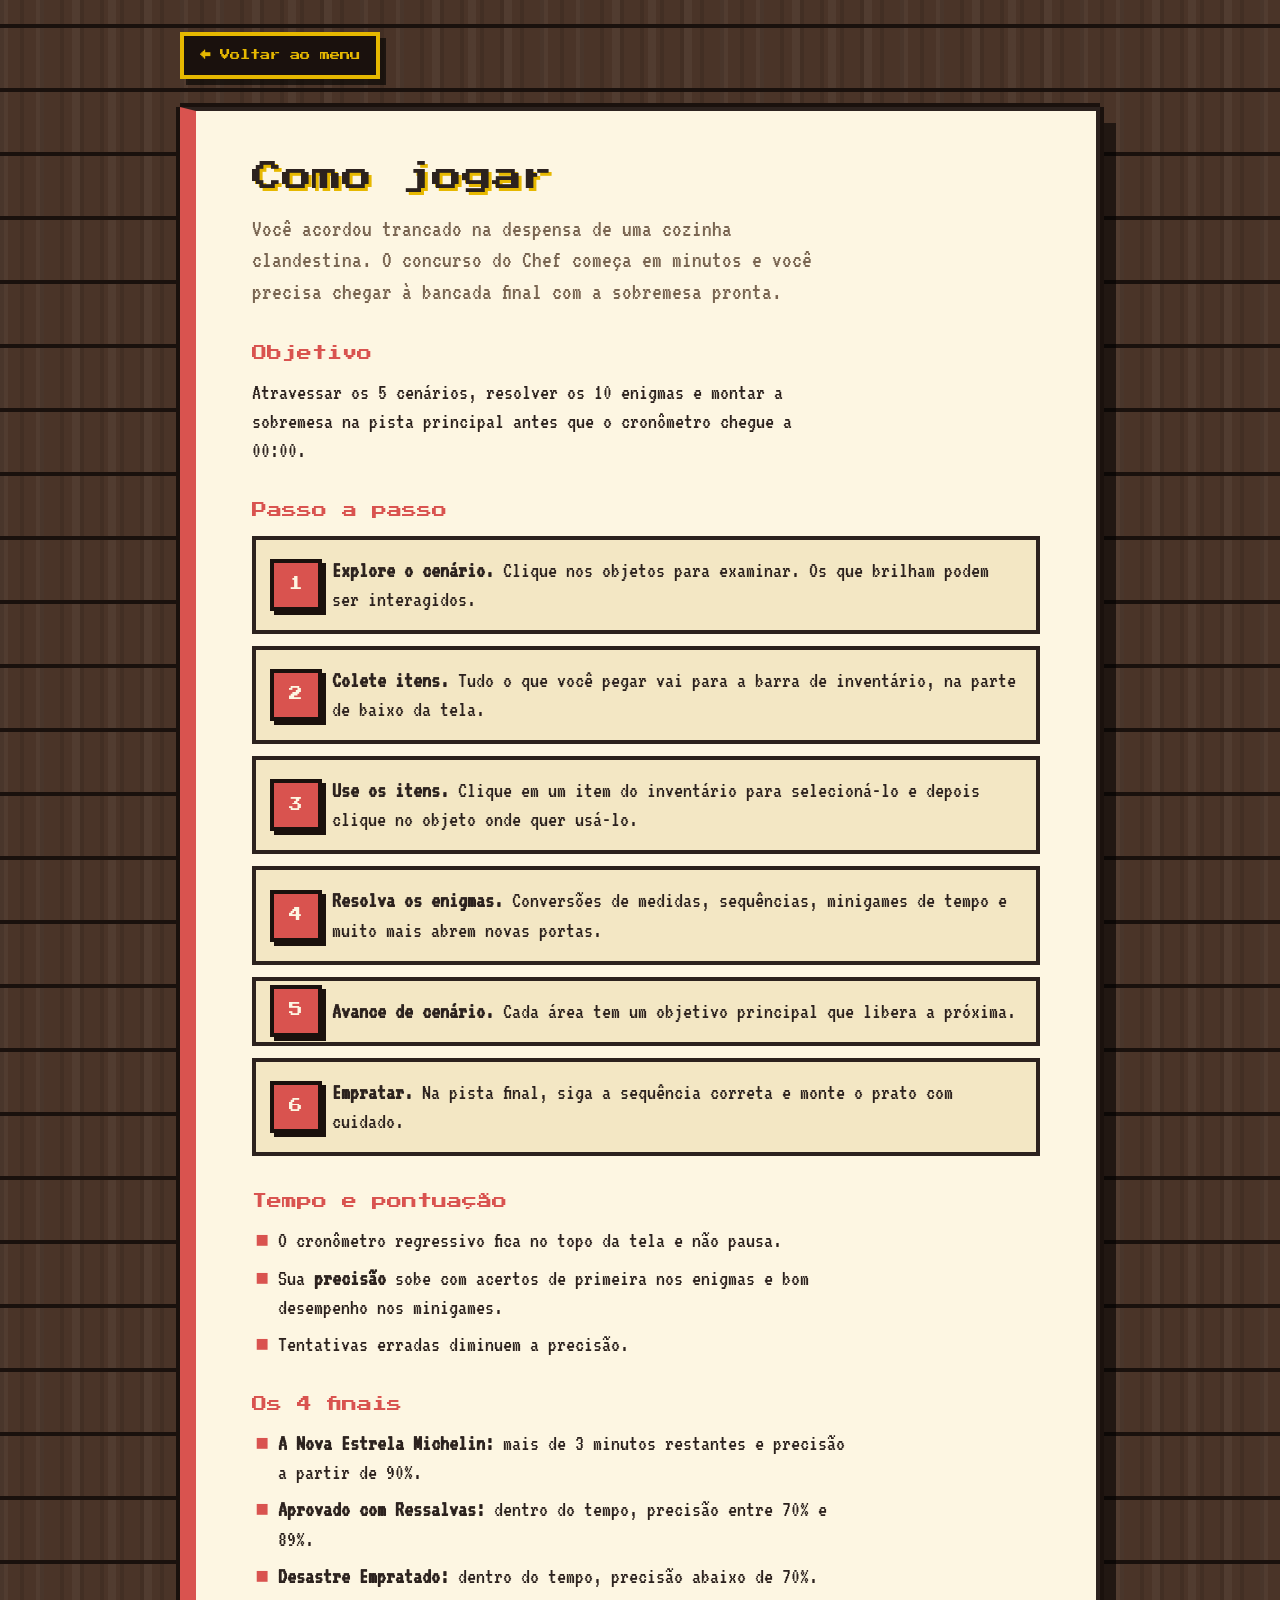
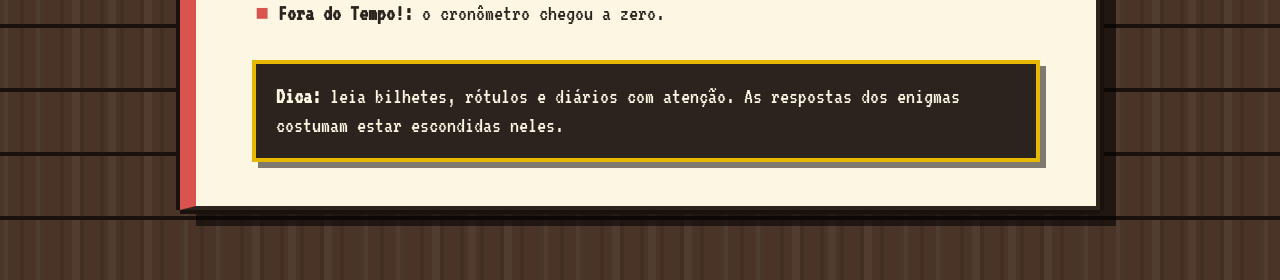
==== como-jogar.html @ 301e7181 "alteração 8" ====
<!doctype html>
<html lang="pt-BR">
  <head>
    <meta charset="UTF-8" />
    <meta name="viewport" content="width=device-width, initial-scale=1" />
    <link rel="stylesheet" href="/css/comojogarcss.css" />
    <title>Como jogar · O Mistério da Cozinha Clandestina</title>
  </head>
  <body class="interna">
    <div class="topo">
      <a class="voltar" href="index.html">← Voltar ao menu</a>
    </div>
    <main class="folha">
      <h1>Como jogar</h1>
      <p class="intro">
        Você acordou trancado na despensa de uma cozinha clandestina. O concurso
        do Chef começa em minutos e você precisa chegar à bancada final com a
        sobremesa pronta.
      </p>

      <h2>Objetivo</h2>
      <p>
        Atravessar os 5 cenários, resolver os 10 enigmas e montar a sobremesa na
        pista principal antes que o cronômetro chegue a 00:00.
      </p>

      <h2>Passo a passo</h2>
      <ol class="passos">
        <li>
          <strong>Explore o cenário.</strong> Clique nos objetos para examinar.
          Os que brilham podem ser interagidos.
        </li>
        <li>
          <strong>Colete itens.</strong> Tudo o que você pegar vai para a barra
          de inventário, na parte de baixo da tela.
        </li>
        <li>
          <strong>Use os itens.</strong> Clique em um item do inventário para
          selecioná-lo e depois clique no objeto onde quer usá-lo.
        </li>
        <li>
          <strong>Resolva os enigmas.</strong> Conversões de medidas,
          sequências, minigames de tempo e muito mais abrem novas portas.
        </li>
        <li>
          <strong>Avance de cenário.</strong> Cada área tem um objetivo
          principal que libera a próxima.
        </li>
        <li>
          <strong>Empratar.</strong> Na pista final, siga a sequência correta e
          monte o prato com cuidado.
        </li>
      </ol>

      <h2>Tempo e pontuação</h2>
      <ul>
        <li>O cronômetro regressivo fica no topo da tela e não pausa.</li>
        <li>
          Sua <strong>precisão</strong> sobe com acertos de primeira nos enigmas
          e bom desempenho nos minigames.
        </li>
        <li>Tentativas erradas diminuem a precisão.</li>
      </ul>

      <h2>Os 4 finais</h2>
      <ul>
        <li>
          <strong>A Nova Estrela Michelin:</strong> mais de 3 minutos restantes
          e precisão a partir de 90%.
        </li>
        <li>
          <strong>Aprovado com Ressalvas:</strong> dentro do tempo, precisão
          entre 70% e 89%.
        </li>
        <li>
          <strong>Desastre Empratado:</strong> dentro do tempo, precisão abaixo
          de 70%.
        </li>
        <li><strong>Fora do Tempo!:</strong> o cronômetro chegou a zero.</li>
      </ul>

      <p class="dica">
        <strong>Dica:</strong> leia bilhetes, rótulos e diários com atenção. As
        respostas dos enigmas costumam estar escondidas neles.
      </p>
    </main>
  </body>
</html>
---- css/comojogarcss.css ----
@import url("https://fonts.googleapis.com/css2?family=Press+Start+2P&family=VT323&display=swap");

      :root {
        --escuro: #1a110d;
        --madeira: #4a3428;
        --madeira-escura: #2c221e;
        --papel: #fdf6e2;
        --tinta: #2c221e;
        --tomate: #d9534f;
        --latao: #e6b800;
        --suave: #7a6652;
        --titulo: "Press Start 2P", monospace;
        --texto: "VT323", monospace;
      }
      
      * {
        box-sizing: border-box;
        margin: 0;
        padding: 0;
      }
      body {
        min-height: 100vh;
        background-color: var(--madeira);
        background-image:
          repeating-linear-gradient(
            0deg,
            transparent 0 60px,
            var(--escuro) 60px 64px
          ),
          repeating-linear-gradient(
            90deg,
            rgba(0, 0, 0, 0.1) 0 4px,
            transparent 4px 20px
          ),
          repeating-linear-gradient(
            90deg,
            rgba(255, 255, 255, 0.04) 0 8px,
            transparent 8px 36px
          );
        color: var(--papel);
        font-family: var(--texto);
        font-size: 1.4rem;
        line-height: 1.3;
        image-rendering: pixelated;
      }
      a {
        color: inherit;
      }
      :focus-visible {
        outline: 4px solid var(--latao);
        outline-offset: 4px;
      }

      .interna {
        padding: 32px 16px 70px;
      }
      .topo {
        width: min(920px, 100%);
        margin: 0 auto 28px;
      }

      .voltar {
        display: inline-block;
        padding: 12px 16px;
        background: var(--escuro);
        border: 4px solid var(--latao);
        color: var(--latao);
        text-decoration: none;
        font-family: var(--titulo);
        font-size: 0.65rem;
        line-height: 1.4;
        box-shadow: 6px 6px 0 0 rgba(0, 0, 0, 0.6);
      }
      .voltar:hover {
        background: var(--latao);
        color: var(--escuro);
      }
      .voltar:active {
        transform: translate(4px, 4px);
        box-shadow: none;
      }

      .folha {
        width: min(920px, 100%);
        margin: 0 auto;
        background: var(--papel);
        color: var(--tinta);
        padding: 44px clamp(20px, 5vw, 56px);
        border: 4px solid var(--madeira-escura);
        border-left: 16px solid var(--tomate);
        box-shadow:
          0 -4px 0 0 var(--escuro),
          0 4px 0 0 var(--escuro),
          -4px 0 0 0 var(--escuro),
          4px 0 0 0 var(--escuro),
          16px 16px 0 0 rgba(0, 0, 0, 0.55);
      }
      .folha h1 {
        font-family: var(--titulo);
        font-weight: 400;
        font-size: clamp(1.2rem, 4.5vw, 1.9rem);
        line-height: 1.5;
        margin-bottom: 14px;
        text-shadow: 3px 3px 0 var(--latao);
      }
      .folha .intro {
        color: var(--suave);
        margin-bottom: 32px;
        max-width: 60ch;
        font-size: 1.5rem;
      }
      .folha h2 {
        font-family: var(--titulo);
        font-weight: 400;
        font-size: 0.95rem;
        line-height: 1.6;
        margin: 34px 0 12px;
        color: var(--tomate);
      }
      .folha p,
      .folha li {
        max-width: 64ch;
      }
      .folha ul,
      .folha ol {
        padding-left: 26px;
        margin-top: 8px;
      }
      .folha li + li {
        margin-top: 8px;
      }
      .folha ul li::marker {
        content: "■ ";
        color: var(--tomate);
      }

      .passos {
        list-style: none;
        padding: 0 !important;
        counter-reset: passo;
      }
      .passos li {
        counter-increment: passo;
        position: relative;
        padding: 16px 16px 16px 76px;
        background: #f3e7c4;
        border: 4px solid var(--madeira-escura);
        max-width: none;
      }
      .passos li + li {
        margin-top: 12px;
      }
      .passos li::before {
        content: counter(passo);
        position: absolute;
        left: 14px;
        top: 50%;
        transform: translateY(-50%);
        width: 44px;
        height: 44px;
        background: var(--tomate);
        color: var(--papel);
        border: 4px solid var(--escuro);
        display: grid;
        place-items: center;
        font-family: var(--titulo);
        font-size: 0.85rem;
        box-shadow: 4px 4px 0 0 var(--escuro);
      }

      .dica {
        margin-top: 32px;
        padding: 18px 20px;
        background: var(--madeira-escura);
        color: var(--papel);
        border: 4px solid var(--latao);
        box-shadow: 6px 6px 0 0 rgba(0, 0, 0, 0.5);
        max-width: none !important;
      }

      @media (prefers-reduced-motion: reduce) {
        * {
          transition: none !important;
        }
      }
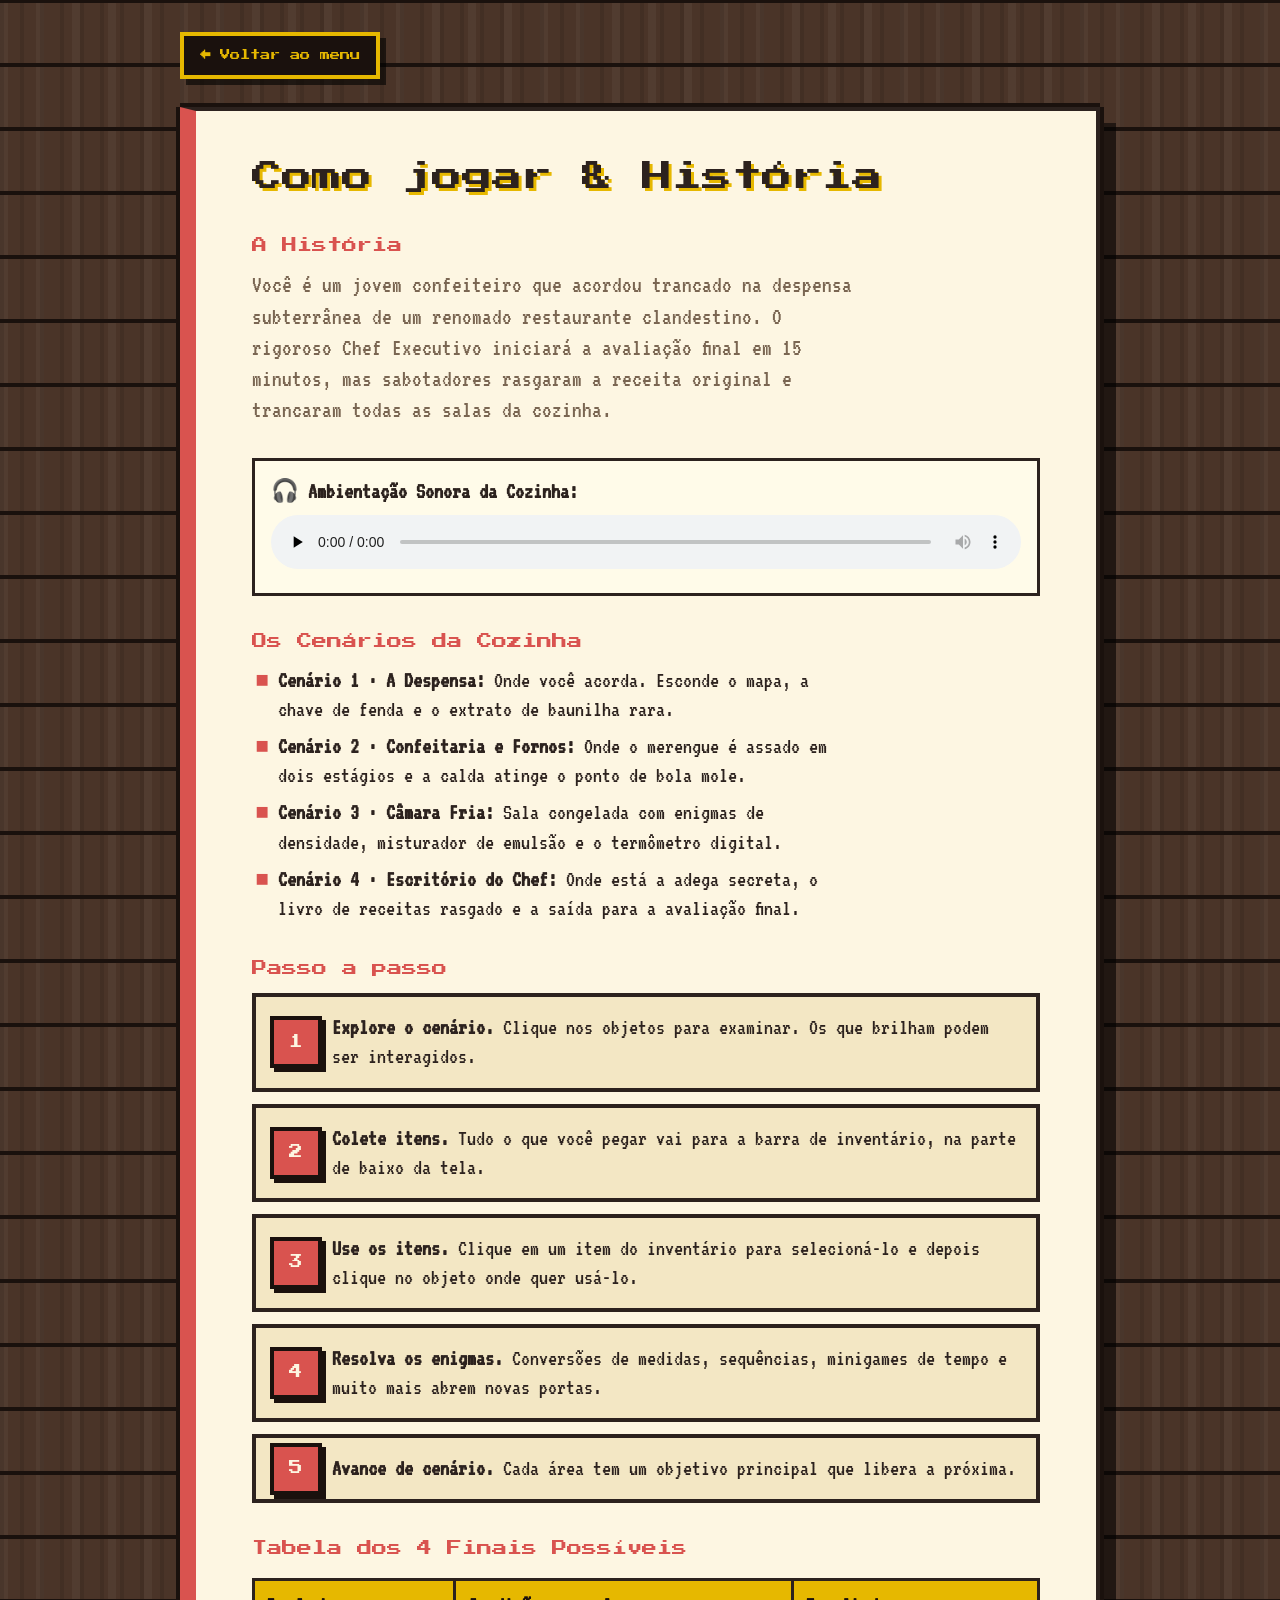
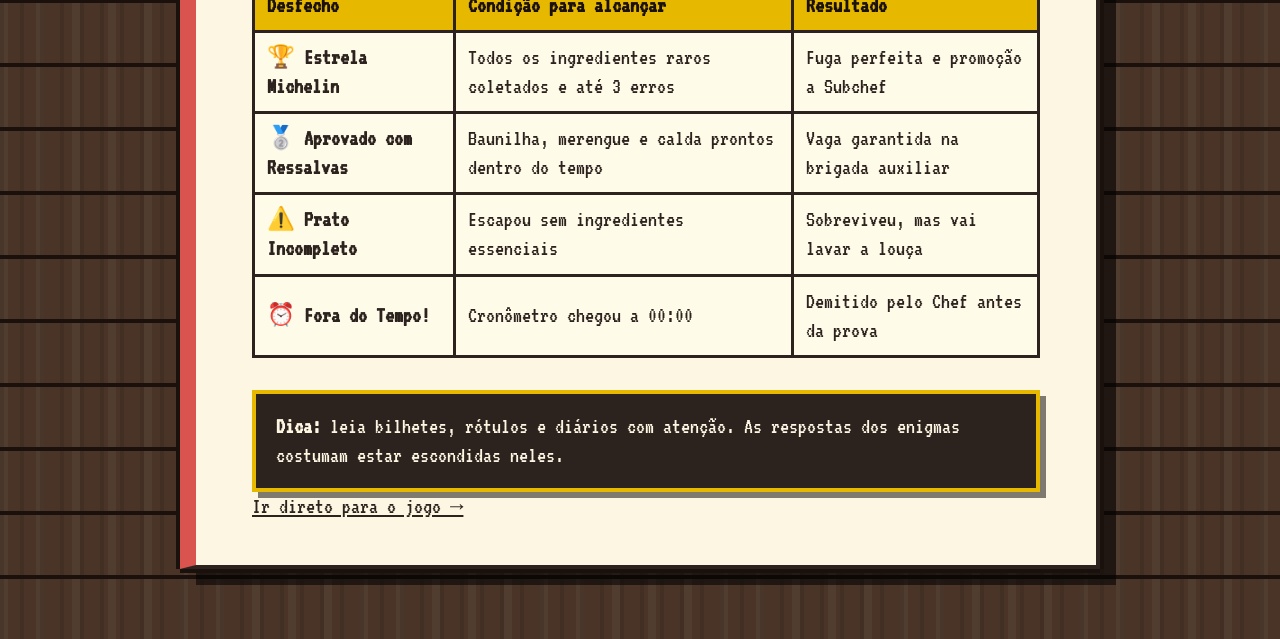
==== commit 77e1eb5e: "23.11 paginas de IAs e desenvolvedores" ====
--- a/como-jogar.html
+++ b/como-jogar.html
@@ -3,86 +3,144 @@
   <head>
     <meta charset="UTF-8" />
     <meta name="viewport" content="width=device-width, initial-scale=1" />
-    <link rel="stylesheet" href="/css/comojogarcss.css" />
-    <title>Como jogar · O Mistério da Cozinha Clandestina</title>
+    <link rel="stylesheet" href="css/comojogarcss.css" />
+    <title>Como jogar e História · O Mistério da Cozinha Clandestina</title>
+    <style>
+      .tabela-finais {
+        width: 100%;
+        border-collapse: collapse;
+        margin: 16px 0 24px;
+        background: #fffbe9;
+      }
+      .tabela-finais th,
+      .tabela-finais td {
+        border: 3px solid #2c221e;
+        padding: 10px 12px;
+        text-align: left;
+      }
+      .tabela-finais th {
+        background: #e6b800;
+        color: #1a110d;
+      }
+      .bloco-audio {
+        margin: 20px 0;
+        padding: 16px;
+        background: #fffbe9;
+        border: 3px solid #2c221e;
+      }
+      .bloco-audio audio {
+        width: 100%;
+        margin-top: 8px;
+      }
+    </style>
   </head>
   <body class="interna">
-    <div class="topo">
-      <a class="voltar" href="index.html">← Voltar ao menu</a>
-    </div>
+    <header class="topo">
+      <nav aria-label="Voltar ao menu">
+        <a class="voltar" href="index.html">← Voltar ao menu</a>
+      </nav>
+    </header>
+
     <main class="folha">
-      <h1>Como jogar</h1>
-      <p class="intro">
-        Você acordou trancado na despensa de uma cozinha clandestina. O concurso
-        do Chef começa em minutos e você precisa chegar à bancada final com a
-        sobremesa pronta.
-      </p>
+      <h1>Como jogar &amp; História</h1>
 
-      <h2>Objetivo</h2>
-      <p>
-        Atravessar os 5 cenários, resolver os 10 enigmas e montar a sobremesa na
-        pista principal antes que o cronômetro chegue a 00:00.
-      </p>
+      <section aria-labelledby="titulo-historia">
+        <h2 id="titulo-historia">A História</h2>
+        <p class="intro">
+          Você é um jovem confeiteiro que acordou trancado na despensa subterrânea
+          de um renomado restaurante clandestino. O rigoroso Chef Executivo
+          iniciará a avaliação final em 15 minutos, mas sabotadores rasgaram a
+          receita original e trancaram todas as salas da cozinha.
+        </p>
 
-      <h2>Passo a passo</h2>
-      <ol class="passos">
-        <li>
-          <strong>Explore o cenário.</strong> Clique nos objetos para examinar.
-          Os que brilham podem ser interagidos.
-        </li>
-        <li>
-          <strong>Colete itens.</strong> Tudo o que você pegar vai para a barra
-          de inventário, na parte de baixo da tela.
-        </li>
-        <li>
-          <strong>Use os itens.</strong> Clique em um item do inventário para
-          selecioná-lo e depois clique no objeto onde quer usá-lo.
-        </li>
-        <li>
-          <strong>Resolva os enigmas.</strong> Conversões de medidas,
-          sequências, minigames de tempo e muito mais abrem novas portas.
-        </li>
-        <li>
-          <strong>Avance de cenário.</strong> Cada área tem um objetivo
-          principal que libera a próxima.
-        </li>
-        <li>
-          <strong>Empratar.</strong> Na pista final, siga a sequência correta e
-          monte o prato com cuidado.
-        </li>
-      </ol>
+        <div class="bloco-audio">
+          <p><strong>🎧 Ambientação Sonora da Cozinha:</strong></p>
+          <audio controls preload="none" aria-label="Trilha ambiente de suspense da cozinha">
+            <source src="https://actions.google.com/sounds/v1/ambiences/kitchen_ambience.ogg" type="audio/ogg" />
+            Seu navegador não suporta o elemento de áudio.
+          </audio>
+        </div>
+      </section>
 
-      <h2>Tempo e pontuação</h2>
-      <ul>
-        <li>O cronômetro regressivo fica no topo da tela e não pausa.</li>
-        <li>
-          Sua <strong>precisão</strong> sobe com acertos de primeira nos enigmas
-          e bom desempenho nos minigames.
-        </li>
-        <li>Tentativas erradas diminuem a precisão.</li>
-      </ul>
+      <section aria-labelledby="titulo-cenarios">
+        <h2 id="titulo-cenarios">Os Cenários da Cozinha</h2>
+        <ul>
+          <li><strong>Cenário 1 · A Despensa:</strong> Onde você acorda. Esconde o mapa, a chave de fenda e o extrato de baunilha rara.</li>
+          <li><strong>Cenário 2 · Confeitaria e Fornos:</strong> Onde o merengue é assado em dois estágios e a calda atinge o ponto de bola mole.</li>
+          <li><strong>Cenário 3 · Câmara Fria:</strong> Sala congelada com enigmas de densidade, misturador de emulsão e o termômetro digital.</li>
+          <li><strong>Cenário 4 · Escritório do Chef:</strong> Onde está a adega secreta, o livro de receitas rasgado e a saída para a avaliação final.</li>
+        </ul>
+      </section>
 
-      <h2>Os 4 finais</h2>
-      <ul>
-        <li>
-          <strong>A Nova Estrela Michelin:</strong> mais de 3 minutos restantes
-          e precisão a partir de 90%.
-        </li>
-        <li>
-          <strong>Aprovado com Ressalvas:</strong> dentro do tempo, precisão
-          entre 70% e 89%.
-        </li>
-        <li>
-          <strong>Desastre Empratado:</strong> dentro do tempo, precisão abaixo
-          de 70%.
-        </li>
-        <li><strong>Fora do Tempo!:</strong> o cronômetro chegou a zero.</li>
-      </ul>
+      <section aria-labelledby="titulo-passos">
+        <h2 id="titulo-passos">Passo a passo</h2>
+        <ol class="passos">
+          <li>
+            <strong>Explore o cenário.</strong> Clique nos objetos para examinar.
+            Os que brilham podem ser interagidos.
+          </li>
+          <li>
+            <strong>Colete itens.</strong> Tudo o que você pegar vai para a barra
+            de inventário, na parte de baixo da tela.
+          </li>
+          <li>
+            <strong>Use os itens.</strong> Clique em um item do inventário para
+            selecioná-lo e depois clique no objeto onde quer usá-lo.
+          </li>
+          <li>
+            <strong>Resolva os enigmas.</strong> Conversões de medidas,
+            sequências, minigames de tempo e muito mais abrem novas portas.
+          </li>
+          <li>
+            <strong>Avance de cenário.</strong> Cada área tem um objetivo
+            principal que libera a próxima.
+          </li>
+        </ol>
+      </section>
+
+      <section aria-labelledby="titulo-finais">
+        <h2 id="titulo-finais">Tabela dos 4 Finais Possíveis</h2>
+        <table class="tabela-finais">
+          <thead>
+            <tr>
+              <th>Desfecho</th>
+              <th>Condição para alcançar</th>
+              <th>Resultado</th>
+            </tr>
+          </thead>
+          <tbody>
+            <tr>
+              <td><strong>🏆 Estrela Michelin</strong></td>
+              <td>Todos os ingredientes raros coletados e até 3 erros</td>
+              <td>Fuga perfeita e promoção a Subchef</td>
+            </tr>
+            <tr>
+              <td><strong>🥈 Aprovado com Ressalvas</strong></td>
+              <td>Baunilha, merengue e calda prontos dentro do tempo</td>
+              <td>Vaga garantida na brigada auxiliar</td>
+            </tr>
+            <tr>
+              <td><strong>⚠️ Prato Incompleto</strong></td>
+              <td>Escapou sem ingredientes essenciais</td>
+              <td>Sobreviveu, mas vai lavar a louça</td>
+            </tr>
+            <tr>
+              <td><strong>⏰ Fora do Tempo!</strong></td>
+              <td>Cronômetro chegou a 00:00</td>
+              <td>Demitido pelo Chef antes da prova</td>
+            </tr>
+          </tbody>
+        </table>
+      </section>
 
       <p class="dica">
         <strong>Dica:</strong> leia bilhetes, rótulos e diários com atenção. As
         respostas dos enigmas costumam estar escondidas neles.
       </p>
+
+      <footer>
+        <p><a href="jogar.html">Ir direto para o jogo →</a></p>
+      </footer>
     </main>
   </body>
-</html>
+</html>
